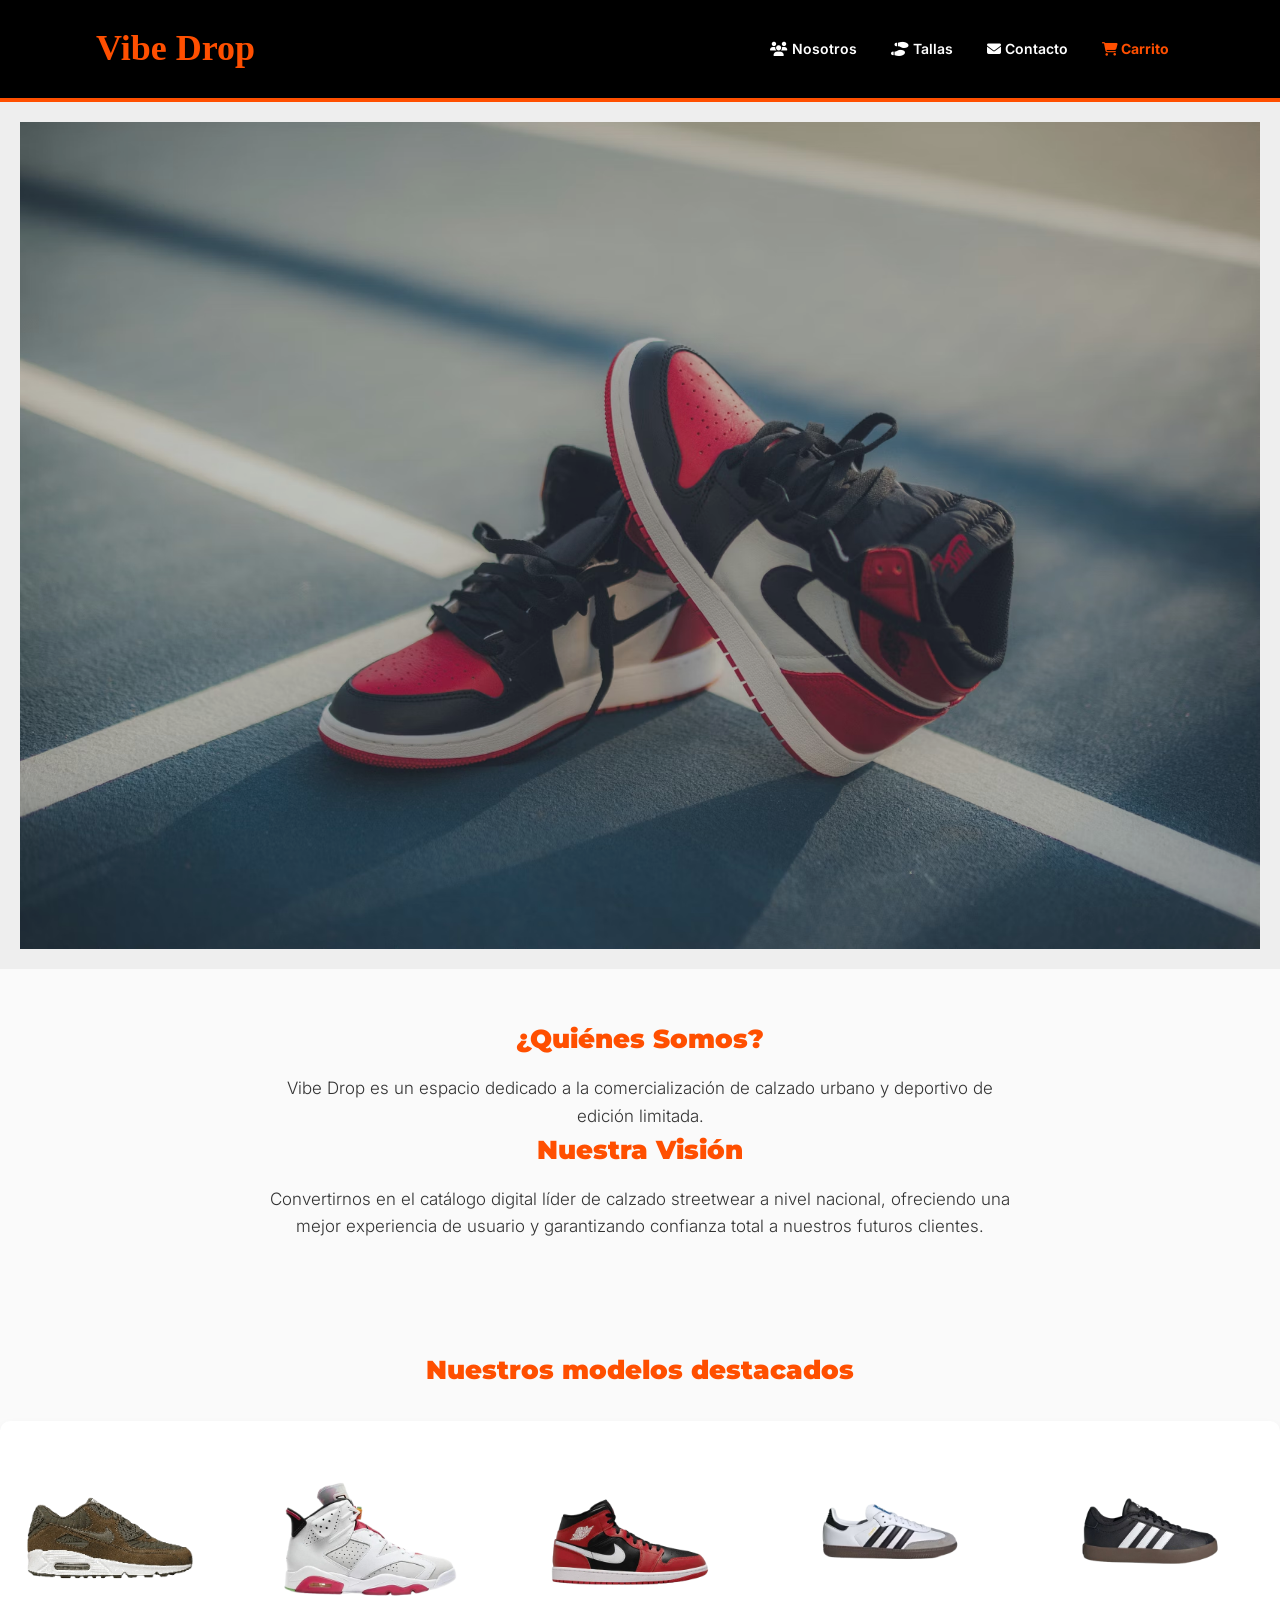
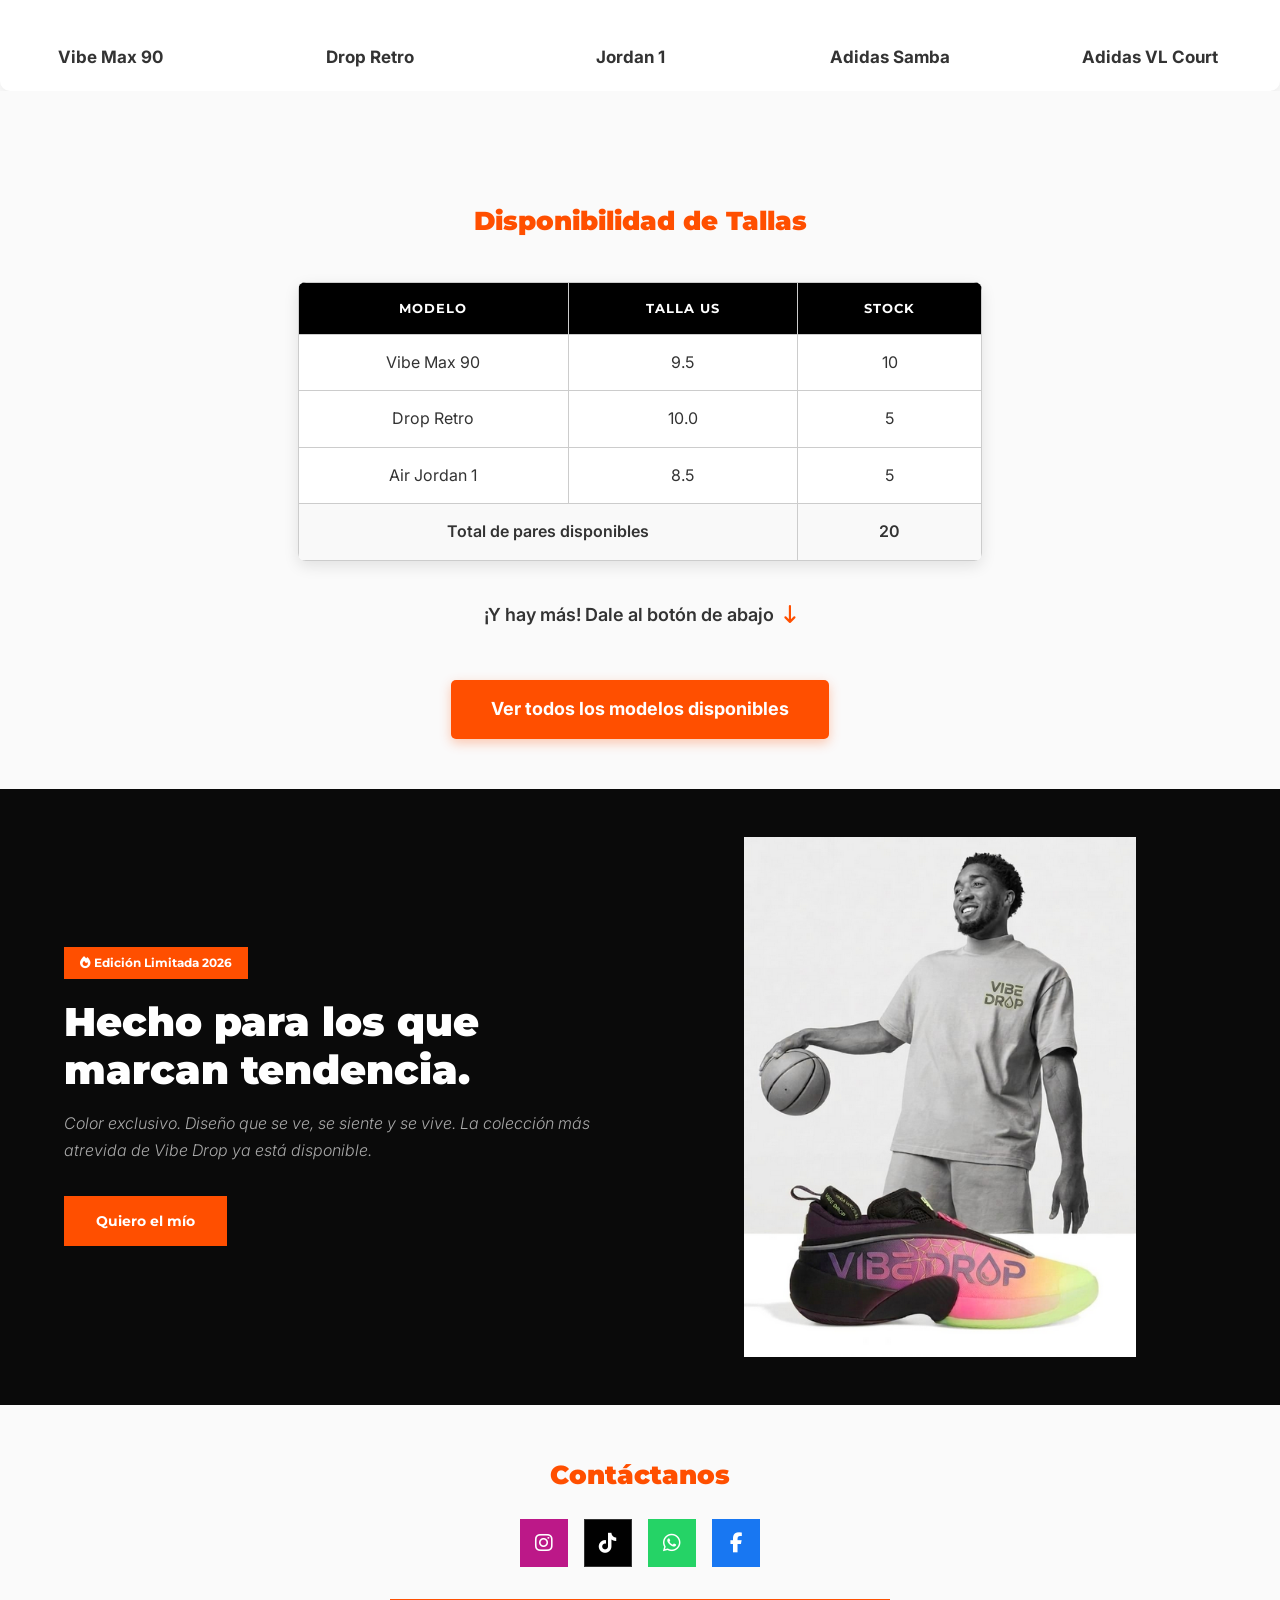
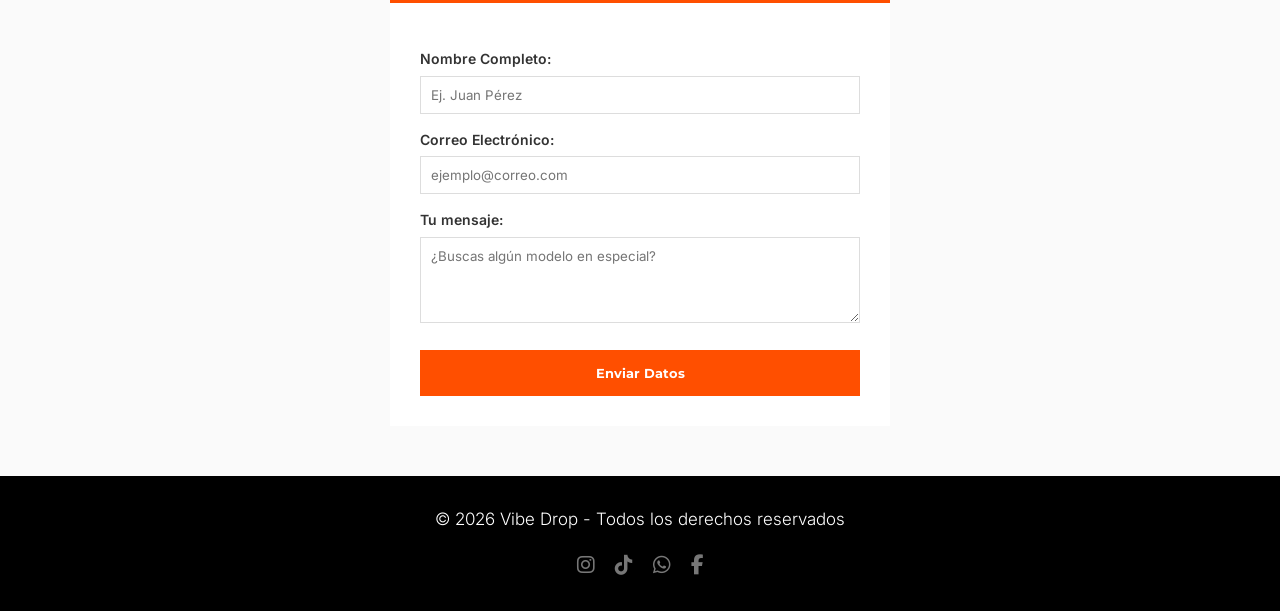
==== index.html @ 7769a503 "Add files via upload" ====
<!DOCTYPE html>
<html lang="es">
<head>
    <meta charset="UTF-8">
    <meta name="viewport" content="width=device-width, initial-scale=1.0">
    <title>Vibe Drop | Sneakers</title>

    <link rel="preconnect" href="https://fonts.googleapis.com">
    <link rel="preconnect" href="https://fonts.gstatic.com" crossorigin>
    <link href="https://fonts.googleapis.com/css2?family=Inter:wght@300;400;600&family=Montserrat:wght@700;900&family=Permanent+Marker&display=swap" rel="stylesheet">

    <link rel="stylesheet" href="https://cdnjs.cloudflare.com/ajax/libs/font-awesome/6.4.0/css/all.min.css">
    <link rel="stylesheet" href="diseño.css">
    <script src="script.js" defer></script>
</head>
<body>

    <header>
        <div class="header-container">
            <h1 class="logo">Vibe Drop</h1>
            <nav>
                <a href="#nosotros"><i class="fa-solid fa-users"></i> <span>Nosotros</span></a>
                <a href="#tallas"><i class="fa-solid fa-shoe-prints"></i> <span>Tallas</span></a>
                <a href="#contacto"><i class="fa-solid fa-envelope"></i> <span>Contacto</span></a>
                <a href="Tienda_Compra/tienda.html" style = "color: #ff4f00; font-weight: bold;"><i class="fa-solid fa-cart-shopping"></i> <span>Carrito</span></a>
            </nav>
        </div>
    </header>

    <main>
        <section class="imagen-principal ">
            <div>
                <img src="Img/img1.png" alt="Zapatillas exclusivas Vibe Drop">
            </div>
        </section>

        <section id="nosotros" class="seccion-contenido animar-scroll">
            <h2>¿Quiénes Somos?</h2>
            <p>Vibe Drop es un espacio dedicado a la comercialización de calzado urbano y deportivo de edición limitada.</p>

            <h2>Nuestra Visión</h2>
            <p>Convertirnos en el catálogo digital líder de calzado streetwear a nivel nacional, ofreciendo una mejor experiencia de usuario y garantizando confianza total a nuestros futuros clientes.</p>
        </section>


        
        <section class = "seccion-carrusel animar-scroll">
            <h2>Nuestros modelos destacados</h2>
            <div class = "carrusel-contenedor">
                <div class = "carrusel-track">
                    <div class = "carrusel-item"><img src="Img/Vibe Max 90.png" alt="Vibe Max 90"><p>Vibe Max 90</p></div>
                    <div class = "carrusel-item"><img src="Img/Drop Retro.png" alt="Drop Retro"><p>Drop Retro</p></div>
                    <div class = "carrusel-item"><img src="Img/Air Jordan 1.png" alt="Jordan 1"><p>Jordan 1</p></div>
                    <div class = "carrusel-item"><img src="Img/adidas-samba.png" alt="Adidas Samba"><p>Adidas Samba</p></div>
                    <div class = "carrusel-item"><img src="Img/adidas-vl-court.png" alt="Adidas VL Court"><p>Adidas VL Court</p></div>
                    <div class = "carrusel-item"><img src="Img/adidas-campus.png" alt="Adidas Campus"><p>Adidas Campus</p></div>
                    
                    <div class = "carrusel-item"><img src="Img/Vibe Max 90.png" alt="Vibe Max 90"><p>Vibe Max 90</p></div>
                    <div class = "carrusel-item"><img src="Img/Drop Retro.png" alt="Drop Retro"><p>Drop Retro</p></div>
                    <div class = "carrusel-item"><img src="Img/Air Jordan 1.png" alt="Jordan 1"><p>Jordan 1</p></div>
                    <div class = "carrusel-item"><img src="Img/adidas-samba.png" alt="Adidas Samba"><p>Adidas Samba</p></div>
                    <div class = "carrusel-item"><img src="Img/adidas-vl-court.png" alt="Adidas VL Court"><p>Adidas VL Court</p></div>
                    <div class = "carrusel-item"><img src="Img/adidas-campus.png" alt="Adidas Campus"><p>Adidas Campus</p></div>
                </div>
            </div>
            
        </section>

        <section id="tallas" class="seccion-contenido animar-scroll">
            <h2>Disponibilidad de Tallas</h2>
            <div class="contenedor-tabla animar-scroll">
                <table>
                    <thead>
                        <tr>
                            <th>Modelo</th>
                            <th>Talla US</th>
                            <th>Stock</th>
                        </tr>
                    </thead>
                    <tbody>
                        <tr>
                            <td>Vibe Max 90</td>
                            <td>9.5</td>
                            <td>10</td>
                        </tr>
                        <tr>
                            <td>Drop Retro</td>
                            <td>10.0</td>
                            <td>5</td>
                        </tr>
                        <tr>
                            <td>Air Jordan 1</td>
                            <td>8.5</td>
                            <td>5</td>
                        </tr>
                    </tbody>
                    <tfoot>
                        <tr>
                            <td colspan="2">Total de pares disponibles</td>
                            <td>20</td>
                        </tr>
                    </tfoot>
                </table>
            </div>
            <p class="texto-llamado">¡Y hay más! Dale al botón de abajo <i class="fa-solid fa-arrow-down-long"></i></p>
            <div class="bloque-boton-centrado">
                <a href="Tienda_Compra/tienda.html" class="btn-comprar-global">Ver todos los modelos disponibles</a>
            </div>
        </section>
        
        
        <section class="seccion-promo animar-scroll">
            <div class="promo-grid">
                <div class="promo-texto">
                    <span class="promo-badge">
                        <i class="fa-solid fa-fire"></i> Edición Limitada 2026
                    </span>
                    <h2>Hecho para los que<br>marcan tendencia.</h2>
                    <p>Color exclusivo. Diseño que se ve, se siente y se vive. La colección más atrevida de Vibe Drop ya está disponible.</p>
                    <a href="#contacto" class="btn-promo">Quiero el mío</a>
                </div>

                <div class="promo-imagen">
                    <img src="Img/vibe.png" alt="Campaña Vibe Drop 2026 edición limitada">
                </div>
            </div>
        </section>

        <section id="contacto" class="seccion-contenido animar-scroll">
            <h2>Contáctanos</h2>

            <div class="redes-sociales">
                <a href="#" class="red-social instagram" title="Síguenos en Instagram">
                    <i class="fab fa-instagram"></i>
                </a>
                <a href="#" class="red-social tiktok" title="Síguenos en TikTok">
                    <i class="fab fa-tiktok"></i>
                </a>
                <a href="#" class="red-social whatsapp" title="Escríbenos por WhatsApp">
                    <i class="fab fa-whatsapp"></i>
                </a>
                <a href="#" class="red-social facebook" title="Síguenos en Facebook">
                    <i class="fab fa-facebook-f"></i>
                </a>
            </div>

            <form action="#" method="post">
                <label for="nombre">Nombre Completo:</label>
                <input type="text" id="nombre" name="nombre" placeholder="Ej. Juan Pérez" required>

                <label for="correo">Correo Electrónico:</label>
                <input type="email" id="correo" name="correo" placeholder="ejemplo@correo.com" required>

                <label for="mensaje">Tu mensaje:</label>
                <textarea id="mensaje" name="mensaje" rows="4" placeholder="¿Buscas algún modelo en especial?"></textarea>

                <input type="submit" value="Enviar Datos">
            </form>
        </section>
    </main>

    <footer>
        <div class="footer-contenido">
            <p>&copy; 2026 Vibe Drop - Todos los derechos reservados</p>
            <div class="footer-redes">
                <a href="#" title="Instagram"><i class="fab fa-instagram"></i></a>
                <a href="#" title="TikTok"><i class="fab fa-tiktok"></i></a>
                <a href="#" title="WhatsApp"><i class="fab fa-whatsapp"></i></a>
                <a href="#" title="Facebook"><i class="fab fa-facebook-f"></i></a>
            </div>
        </div>
    </footer>
</body>
</html>
---- diseño.css ----
* {
    margin: 0;
    padding: 0;
    box-sizing: border-box;
}

body {
    background-color: #fafafa;
    color: #333;
    font-family: 'Inter', sans-serif;
    line-height: 1.6;
    font-size: 1rem;
}

header {
    background-color: #000;
    color: #fff;
    padding: 1.25rem 0;
    border-bottom: 4px solid #ff4f00;
}

.header-container {
    display: flex;
    flex-direction: row;
    justify-content: space-between;
    align-items: center;
    flex-wrap: wrap;
    gap: 1rem;
    width: 85%;
    max-width: 1200px;
    margin: 0 auto;
}

.logo {
    color: #ff4f00;
    font-size: 2.25rem;
    font-family: 'Permanent Marker', cursive;
    animation: aparecer 1s ease;
}

nav {
    display: flex;
    flex-direction: row;
    align-items: center;
    flex-wrap: wrap;
    justify-content: center;
    gap: 0.25rem;
}

nav a {
    color: #fff;
    text-decoration: none;
    margin: 0 0.9375rem;
    font-size: 0.875rem;
    font-weight: 600;
    animation: aparecer 1.5s ease;
    transition: color 0.3s ease;
}

nav a:hover {
    color: #ff4f00;
}

.imagen-principal div {
    padding: 1.25rem;
    background-color: #eee;
}

.imagen-principal img {
    width: 100%;
    display: block;
    opacity: 0.92;
    transition: transform 0.3s ease, opacity 0.3s ease;
}

.imagen-principal img:hover {
    transform: scale(1.02);
    opacity: 1;
}

.animar-scroll {
    opacity: 0;
    transform: translateY(-50px);
    transition: all 0.8s ease-out; /* Controla la velocidad de la transición */
}

.animar-scroll.mostrar {
    opacity: 1;
    transform: translateY(0);
}

.seccion-contenido {
    padding: 3.125rem 1.25rem;
    width: 85%;
    max-width: 800px;
    margin: 0 auto;
    text-align: center;
}

h2 {
    color: #ff4f00;
    margin-bottom: 0.9375rem;
    font-family: 'Montserrat', sans-serif;
    font-weight: 900;
    font-size: 1.6rem;
}

p {
    font-weight: 300;
    font-size: 1.0625rem;
}


th, td {
    padding: 15px 20px;
    border: 1px solid #ccc;
    text-align: center;
}

thead {
    background-color: #000;
    color: #fff;
    text-transform: uppercase; /*Letras en mayusculas*/
    font-weight: bold;
    letter-spacing: 1px; /*Espaciado entre letras*/
}

tbody tr:hover {
    background-color: rgba(255, 79, 0, 0.1); /*Color de fondo al pasar el mouse*/
    transition: background-color 0.3s ease; /*Transición suave*/
}

tfoot {
    background-color: #f9f9f9;
    font-weight: bold;
}

thead th {
    font-family: 'Montserrat', sans-serif;
    font-weight: 700;
    font-size: 0.8125rem;
}

tfoot td {
    font-weight: 600;
}

tr:hover {
    background-color: #f4e5df;
    transition: all 0.4s;
}



.contenedor-tabla {
    width: 90%;
    max-width: 800px;
    margin: 40px auto;
    overflow-x: auto;/*Responsive*/
    box-shadow: 0 5px 15px rgba(0,0,0,0.1); /*Sombra*/
    border-radius: 8px; /*Bordes redondeados*/
    background-color: #fff; /*Fondo blanco*/
}

table {
    width: 100%;
    border-collapse: collapse;
    min-width: 500px; /*Para que la tabla no se achique demasiado en pantallas pequeñas*/
}


.tarjeta-zapato:hover {
    transform: translateY(-4px);
}

.tarjeta-zapato h3 {
    font-family: 'Montserrat', sans-serif;
    font-weight: 700;
    margin-top: 0.75rem;
    font-size: 1rem;
}

.tarjeta-zapato:hover img {
    transform: scale(1.03);
    filter: grayscale(0%);
}

.seccion-carrusel {
    overflow: hidden;
    text-align: center;
    margin: 60px auto;
    overflow: hidden;
}

.seccion-carrusel h2 {
    text-align: center;
    width: 100%;
    margin-bottom: 30px;
    display: block;
}

.carrusel-contenedor {
    width: 100%;
    overflow: hidden;
    background: white; 
    padding: 20px 0;
    border-radius: 10px;
    box-shadow: 0 4px 10px rgba(0,0,0,0.05);
}

.carrusel-track { 
    display: flex; 
    width: max-content; 
    gap: 40px;
    animation: scrollInfinito 25s linear infinite; 
}

.carrusel-track:hover {
    animation-play-state: paused;
}

.carrusel-item {
    width: 220px;
    text-align: center;
}

.carrusel-item img { 
    width: 100%; 
    height: 180px;  /* Forzamos el mismo alto para todas */
    object-fit: contain; /* Las encaja sin deformarlas */
    border-radius: 10px; 
    transition: transform 0.3s ease; 
}

.carrusel-item:hover img {
    transform: scale(1.1);
}

.carrusel-item p {
    font-weight: bold;
    margin-top: 15px;
    color: #333;
}

.contenedor-boton {
    width: 100%;
    display: flex;
    justify-content: center;
    align-items: center;
    margin-top: 50px;
    margin-bottom: 150px;
    clear: both;
}

.btn-comprar-global {
    display: inline-block ;
    background-color: #ff4f00 ; /* Tu naranja característico */
    color: white ;
    padding: 15px 40px ;
    border-radius: 5px ;
    text-decoration: none ;
    font-weight: bold ;
    font-size: 18px ;
    box-shadow: 0 4px 12px rgba(255, 79, 0, 0.3) ;
    transition: 0.3s ease ;
}

.btn-comprar-global:hover {
    background-color: #000000 ;
    color: #ffffff ;
}

.bloque-boton-centrado {
    display: flex ;
    justify-content: center ; 
    align-items: center ;
    width: 100% ;
    margin-top: 50px ;
}

.texto-llamado {
    font-size: 18px ;
    font-weight: 600 ;
    color: #333 ;
    margin-bottom: 15px ;
}

.texto-llamado i {
    color: #ff4f00;
    margin-left: 5px;
    animation: reboteFlecha 1.5s infinite;
}

.seccion-promo {
    background-color: #0a0a0a;
    min-height: 60vh;
    display: flex;
    align-items: center;
    padding: 3rem 5%;
    overflow: hidden;
}

.promo-grid {
    display: grid;
    grid-template-columns: 1fr 1fr;
    grid-template-areas: "texto imagen";
    align-items: center;
    gap: 3rem;
    width: 100%;
    max-width: 1200px;
    margin: 0 auto;
}

.promo-texto {
    grid-area: texto;
    animation: deslizarIzquierda 0.9s ease forwards;
}

.promo-imagen {
    grid-area: imagen;
    animation: deslizarDerecha 0.9s ease forwards;
}

.promo-badge {
    display: inline-block;
    background-color: #ff4f00;
    color: #fff;
    font-size: 0.75rem;
    font-family: 'Montserrat', sans-serif;
    font-weight: 700;
    padding: 0.4rem 1rem;
    margin-bottom: 1.2rem;
}

.promo-texto h2 {
    color: #ffffff;
    font-size: 2.5rem;
    text-align: left;
    margin-bottom: 1rem;
    line-height: 1.2;
}

.promo-texto p {
    color: #aaaaaa;
    font-size: 1rem;
    line-height: 1.7;
    margin-bottom: 2rem;
    font-style: italic;
}

.btn-promo {
    display: inline-block;
    background-color: #ff4f00;
    color: #fff;
    text-decoration: none;
    font-family: 'Montserrat', sans-serif;
    font-weight: 700;
    font-size: 0.875rem;
    padding: 0.875rem 2rem;
    transition: background-color 0.3s ease, transform 0.2s ease;
    animation: pulsar 2s infinite 1.5s;
}

.btn-promo:hover {
    background-color: #cc3f00;
    transform: translateY(-3px);
    animation: none;
}

.promo-imagen img {
    width: 100%;
    height: auto;
    max-height: 520px;
    object-fit: contain;
    display: block;
    margin: 0 auto;
    filter: saturate(1.15);
    transition: transform 0.5s ease, filter 0.5s ease;
}

.promo-imagen img:hover {
    transform: scale(1.04);
    filter: saturate(1.4);
}

.redes-sociales {
    display: flex;
    justify-content: center;
    gap: 1rem;
    margin: 1.5rem 0 2rem;
    flex-wrap: wrap;
}

.red-social {
    display: flex;
    align-items: center;
    justify-content: center;
    width: 3rem;
    height: 3rem;
    font-size: 1.25rem;
    color: #fff;
    text-decoration: none;
    transition: transform 0.3s ease, opacity 0.3s ease;
    animation: aparecer 2s ease;
}

.red-social:hover {
    transform: scale(1.15) translateY(-4px);
    opacity: 0.85;
}

.instagram { background-color: #bc1888; }
.tiktok    { background-color: #010101; border: 1px solid #333; }
.whatsapp  { background-color: #25D366; }
.facebook  { background-color: #1877F2; }

form {
    background-color: #fff;
    padding: 1.875rem;
    text-align: left;
    border-top: 4px solid #ff4f00;
    max-width: 500px;
    margin: 0 auto;
}

label {
    display: block;
    margin-top: 0.9375rem;
    font-weight: 600;
    font-size: 0.875rem;
}

input, textarea {
    width: 100%;
    padding: 0.625rem;
    margin-top: 0.3125rem;
    border: 1px solid #ddd;
    font-family: 'Inter', sans-serif;
}

input[type="submit"] {
    background-color: #ff4f00;
    color: #fff;
    border: none;
    padding: 0.9375rem;
    margin-top: 1.25rem;
    cursor: pointer;
    font-family: 'Montserrat', sans-serif;
    font-weight: 700;
    width: 100%;
    transition: background-color 0.3s ease, transform 0.1s ease;
}

input[type="submit"]:hover {
    background-color: #cc3f00;
}

footer {
    background-color: #000;
    color: #fff;
    padding: 1.875rem;
    text-align: center;
}

.footer-contenido {
    display: flex;
    flex-direction: column;
    align-items: center;
    gap: 1rem;
}

.footer-redes {
    display: flex;
    gap: 1.25rem;
    justify-content: center;
}

.footer-redes a {
    color: #777;
    font-size: 1.25rem;
    text-decoration: none;
    transition: color 0.3s ease, transform 0.3s ease;
}

.footer-redes a:hover {
    color: #ff4f00;
    transform: translateY(-3px);
}

@keyframes aparecer {
    from {
        opacity: 0;
        transform: translateY(-20px);
    }
    to {
        opacity: 1;
        transform: translateY(0);
    }
}

@keyframes deslizarIzquierda {
    from {
        opacity: 0;
        transform: translateX(-50px);
    }
    to {
        opacity: 1;
        transform: translateX(0);
    }
}

@keyframes deslizarDerecha {
    from {
        opacity: 0;
        transform: translateX(50px);
    }
    to {
        opacity: 1;
        transform: translateX(0);
    }
}

@keyframes pulsar {
    50% {
        transform: scale(1.05);
    }
}

@keyframes scrollInfinito {
    0% {
        transform: translateX(0);
    }
    100% {
        transform: translateX(calc(-50% - 20px));
    } 
}

@media (max-width: 900px) {
    .promo-grid {
        grid-template-columns: 1fr;
        grid-template-areas:
            "imagen"
            "texto";
        gap: 2rem;
    }

    .promo-texto {
        text-align: center;
    }

    .promo-texto h2 {
        text-align: center;
        font-size: 2rem;
    }

    .promo-imagen img {
        max-height: 380px;
    }

    .seccion-promo {
        padding: 2.5rem 5%;
    }
}

@media (max-width: 768px) {

    .contenedor-tabla {
        width: 100%;
        overflow-x: auto;
        margin: 20px 0;
    }

    nav {
        display: flex;
        flex-direction: row;
        justify-content: center;
        gap: 10px;
    }

    nav a span {
        display: none;
    }

    nav a {
        font-size: 1.375rem;
        margin: 0 0.5rem;
    }

    table {
        width: 100%;
        min-width: 500px;
        border-collapse: collapse;
    }

    .seccion-promo {
        min-height: auto;
        padding: 2rem 5%;
    }

    .promo-texto h2 {
        font-size: 1.7rem;
    }
}

@media (max-width: 480px) {
    .logo {
        font-size: 1.75rem;
    }

    h2 {
        font-size: 1.2rem;
    }

    .redes-sociales {
        gap: 0.75rem;
    }

    .red-social {
        width: 2.5rem;
        height: 2.5rem;
        font-size: 1rem;
    }

    .promo-badge {
        font-size: 0.65rem;
    }

    .promo-texto h2 {
        font-size: 1.4rem;
    }
}
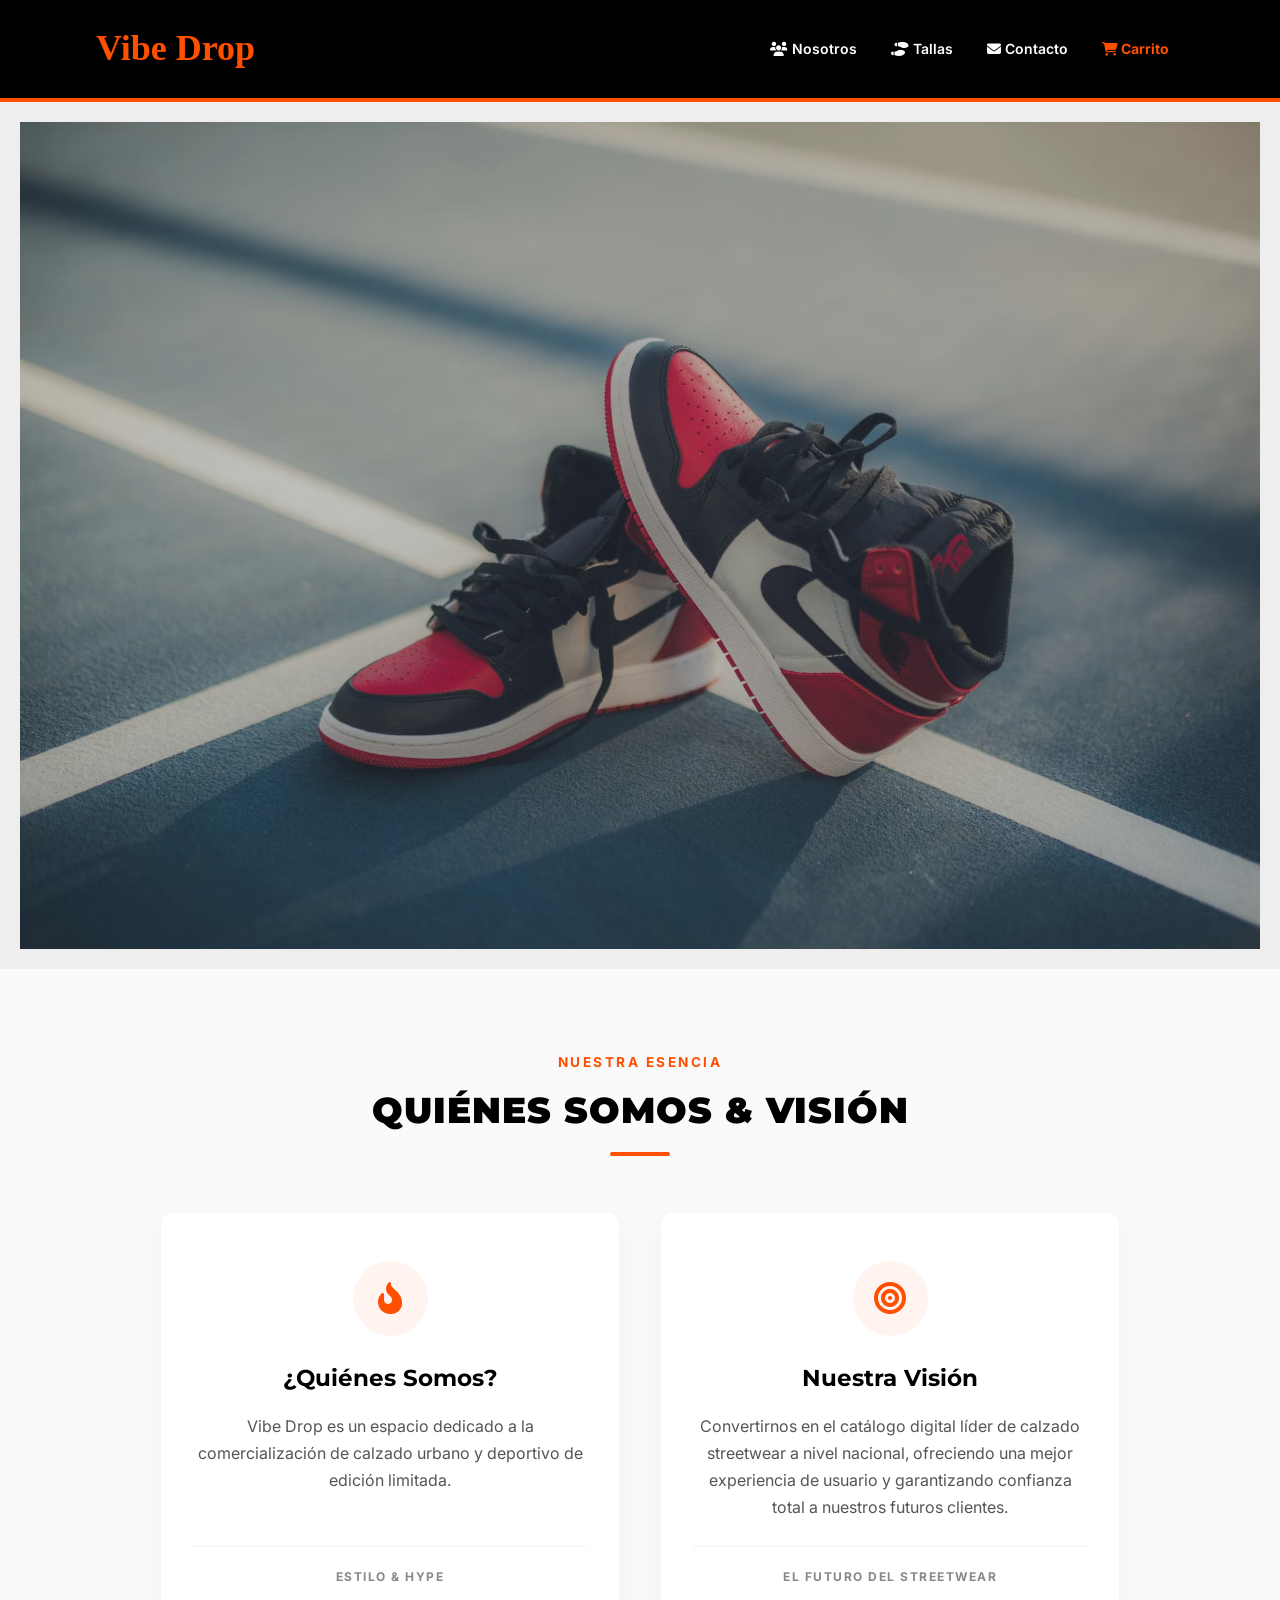
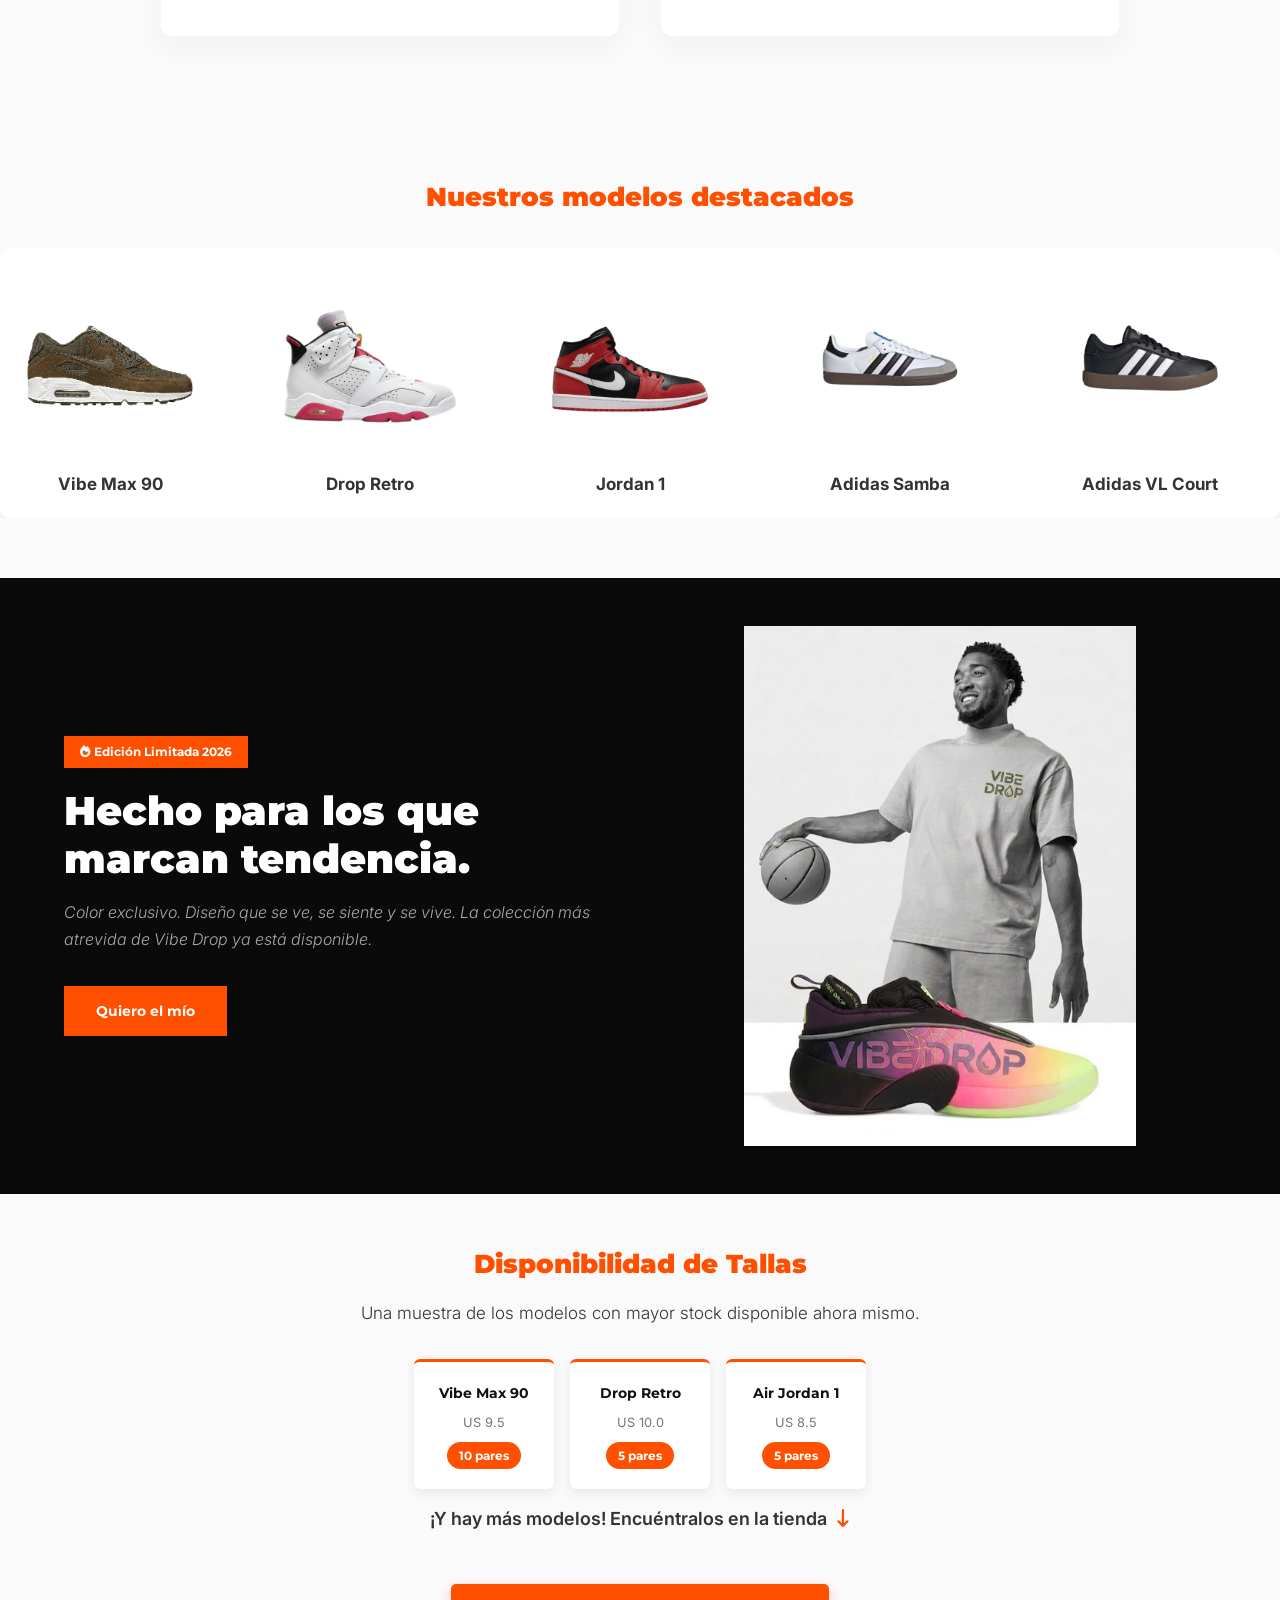
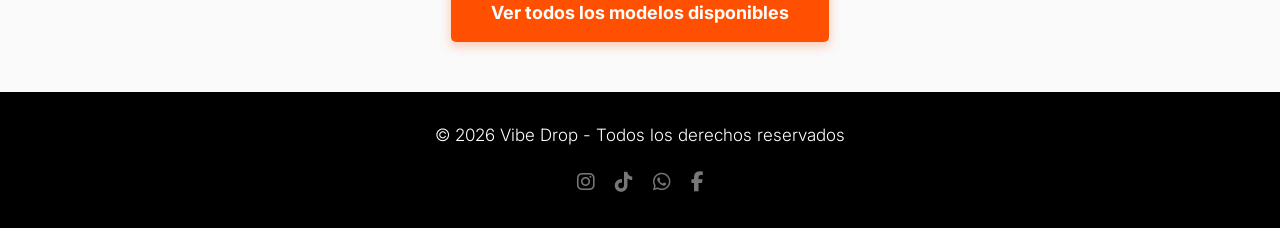
==== commit 9663886c: "Segundo avance Vibe Drop - Junio 2026 Actualización estructural del proyecto:  Implementación de C" ====
--- a/index.html
+++ b/index.html
@@ -1,174 +1,159 @@
-<!DOCTYPE html>
-<html lang="es">
-<head>
-    <meta charset="UTF-8">
-    <meta name="viewport" content="width=device-width, initial-scale=1.0">
-    <title>Vibe Drop | Sneakers</title>
-
-    <link rel="preconnect" href="https://fonts.googleapis.com">
-    <link rel="preconnect" href="https://fonts.gstatic.com" crossorigin>
-    <link href="https://fonts.googleapis.com/css2?family=Inter:wght@300;400;600&family=Montserrat:wght@700;900&family=Permanent+Marker&display=swap" rel="stylesheet">
-
-    <link rel="stylesheet" href="https://cdnjs.cloudflare.com/ajax/libs/font-awesome/6.4.0/css/all.min.css">
-    <link rel="stylesheet" href="diseño.css">
-    <script src="script.js" defer></script>
-</head>
-<body>
-
-    <header>
-        <div class="header-container">
-            <h1 class="logo">Vibe Drop</h1>
-            <nav>
-                <a href="#nosotros"><i class="fa-solid fa-users"></i> <span>Nosotros</span></a>
-                <a href="#tallas"><i class="fa-solid fa-shoe-prints"></i> <span>Tallas</span></a>
-                <a href="#contacto"><i class="fa-solid fa-envelope"></i> <span>Contacto</span></a>
-                <a href="Tienda_Compra/tienda.html" style = "color: #ff4f00; font-weight: bold;"><i class="fa-solid fa-cart-shopping"></i> <span>Carrito</span></a>
-            </nav>
-        </div>
-    </header>
-
-    <main>
-        <section class="imagen-principal ">
-            <div>
-                <img src="Img/img1.png" alt="Zapatillas exclusivas Vibe Drop">
-            </div>
-        </section>
-
-        <section id="nosotros" class="seccion-contenido animar-scroll">
-            <h2>¿Quiénes Somos?</h2>
-            <p>Vibe Drop es un espacio dedicado a la comercialización de calzado urbano y deportivo de edición limitada.</p>
-
-            <h2>Nuestra Visión</h2>
-            <p>Convertirnos en el catálogo digital líder de calzado streetwear a nivel nacional, ofreciendo una mejor experiencia de usuario y garantizando confianza total a nuestros futuros clientes.</p>
-        </section>
-
-
-        
-        <section class = "seccion-carrusel animar-scroll">
-            <h2>Nuestros modelos destacados</h2>
-            <div class = "carrusel-contenedor">
-                <div class = "carrusel-track">
-                    <div class = "carrusel-item"><img src="Img/Vibe Max 90.png" alt="Vibe Max 90"><p>Vibe Max 90</p></div>
-                    <div class = "carrusel-item"><img src="Img/Drop Retro.png" alt="Drop Retro"><p>Drop Retro</p></div>
-                    <div class = "carrusel-item"><img src="Img/Air Jordan 1.png" alt="Jordan 1"><p>Jordan 1</p></div>
-                    <div class = "carrusel-item"><img src="Img/adidas-samba.png" alt="Adidas Samba"><p>Adidas Samba</p></div>
-                    <div class = "carrusel-item"><img src="Img/adidas-vl-court.png" alt="Adidas VL Court"><p>Adidas VL Court</p></div>
-                    <div class = "carrusel-item"><img src="Img/adidas-campus.png" alt="Adidas Campus"><p>Adidas Campus</p></div>
-                    
-                    <div class = "carrusel-item"><img src="Img/Vibe Max 90.png" alt="Vibe Max 90"><p>Vibe Max 90</p></div>
-                    <div class = "carrusel-item"><img src="Img/Drop Retro.png" alt="Drop Retro"><p>Drop Retro</p></div>
-                    <div class = "carrusel-item"><img src="Img/Air Jordan 1.png" alt="Jordan 1"><p>Jordan 1</p></div>
-                    <div class = "carrusel-item"><img src="Img/adidas-samba.png" alt="Adidas Samba"><p>Adidas Samba</p></div>
-                    <div class = "carrusel-item"><img src="Img/adidas-vl-court.png" alt="Adidas VL Court"><p>Adidas VL Court</p></div>
-                    <div class = "carrusel-item"><img src="Img/adidas-campus.png" alt="Adidas Campus"><p>Adidas Campus</p></div>
-                </div>
-            </div>
-            
-        </section>
-
-        <section id="tallas" class="seccion-contenido animar-scroll">
-            <h2>Disponibilidad de Tallas</h2>
-            <div class="contenedor-tabla animar-scroll">
-                <table>
-                    <thead>
-                        <tr>
-                            <th>Modelo</th>
-                            <th>Talla US</th>
-                            <th>Stock</th>
-                        </tr>
-                    </thead>
-                    <tbody>
-                        <tr>
-                            <td>Vibe Max 90</td>
-                            <td>9.5</td>
-                            <td>10</td>
-                        </tr>
-                        <tr>
-                            <td>Drop Retro</td>
-                            <td>10.0</td>
-                            <td>5</td>
-                        </tr>
-                        <tr>
-                            <td>Air Jordan 1</td>
-                            <td>8.5</td>
-                            <td>5</td>
-                        </tr>
-                    </tbody>
-                    <tfoot>
-                        <tr>
-                            <td colspan="2">Total de pares disponibles</td>
-                            <td>20</td>
-                        </tr>
-                    </tfoot>
-                </table>
-            </div>
-            <p class="texto-llamado">¡Y hay más! Dale al botón de abajo <i class="fa-solid fa-arrow-down-long"></i></p>
-            <div class="bloque-boton-centrado">
-                <a href="Tienda_Compra/tienda.html" class="btn-comprar-global">Ver todos los modelos disponibles</a>
-            </div>
-        </section>
-        
-        
-        <section class="seccion-promo animar-scroll">
-            <div class="promo-grid">
-                <div class="promo-texto">
-                    <span class="promo-badge">
-                        <i class="fa-solid fa-fire"></i> Edición Limitada 2026
-                    </span>
-                    <h2>Hecho para los que<br>marcan tendencia.</h2>
-                    <p>Color exclusivo. Diseño que se ve, se siente y se vive. La colección más atrevida de Vibe Drop ya está disponible.</p>
-                    <a href="#contacto" class="btn-promo">Quiero el mío</a>
-                </div>
-
-                <div class="promo-imagen">
-                    <img src="Img/vibe.png" alt="Campaña Vibe Drop 2026 edición limitada">
-                </div>
-            </div>
-        </section>
-
-        <section id="contacto" class="seccion-contenido animar-scroll">
-            <h2>Contáctanos</h2>
-
-            <div class="redes-sociales">
-                <a href="#" class="red-social instagram" title="Síguenos en Instagram">
-                    <i class="fab fa-instagram"></i>
-                </a>
-                <a href="#" class="red-social tiktok" title="Síguenos en TikTok">
-                    <i class="fab fa-tiktok"></i>
-                </a>
-                <a href="#" class="red-social whatsapp" title="Escríbenos por WhatsApp">
-                    <i class="fab fa-whatsapp"></i>
-                </a>
-                <a href="#" class="red-social facebook" title="Síguenos en Facebook">
-                    <i class="fab fa-facebook-f"></i>
-                </a>
-            </div>
-
-            <form action="#" method="post">
-                <label for="nombre">Nombre Completo:</label>
-                <input type="text" id="nombre" name="nombre" placeholder="Ej. Juan Pérez" required>
-
-                <label for="correo">Correo Electrónico:</label>
-                <input type="email" id="correo" name="correo" placeholder="ejemplo@correo.com" required>
-
-                <label for="mensaje">Tu mensaje:</label>
-                <textarea id="mensaje" name="mensaje" rows="4" placeholder="¿Buscas algún modelo en especial?"></textarea>
-
-                <input type="submit" value="Enviar Datos">
-            </form>
-        </section>
-    </main>
-
-    <footer>
-        <div class="footer-contenido">
-            <p>&copy; 2026 Vibe Drop - Todos los derechos reservados</p>
-            <div class="footer-redes">
-                <a href="#" title="Instagram"><i class="fab fa-instagram"></i></a>
-                <a href="#" title="TikTok"><i class="fab fa-tiktok"></i></a>
-                <a href="#" title="WhatsApp"><i class="fab fa-whatsapp"></i></a>
-                <a href="#" title="Facebook"><i class="fab fa-facebook-f"></i></a>
-            </div>
-        </div>
-    </footer>
-</body>
-</html>+<!DOCTYPE html>
+<html lang="es">
+<head>
+    <meta charset="UTF-8">
+    <meta name="viewport" content="width=device-width, initial-scale=1.0">
+    <title>Vibe Drop | Sneakers</title>
+
+    <link rel="preconnect" href="https://fonts.googleapis.com">
+    <link rel="preconnect" href="https://fonts.gstatic.com" crossorigin>
+    <link href="https://fonts.googleapis.com/css2?family=Inter:wght@300;400;600&family=Montserrat:wght@700;900&family=Permanent+Marker&display=swap" rel="stylesheet">
+
+    <link rel="stylesheet" href="https://cdnjs.cloudflare.com/ajax/libs/font-awesome/6.4.0/css/all.min.css">
+    <link rel="stylesheet" href="diseño.css">
+    <script src="script.js" defer></script>
+</head>
+<body>
+
+    <header>
+        <div class="header-container">
+            <h1 class="logo">Vibe Drop</h1>
+
+            <!-- Botón hamburguesa: solo visible en móvil -->
+            <button class="menu-toggle" id="menu-toggle" aria-label="Abrir menú">
+                <i class="fa-solid fa-bars"></i>
+            </button>
+
+            <nav id="nav-menu">
+                <a href="#nosotros"><i class="fa-solid fa-users"></i> <span>Nosotros</span></a>
+                <a href="#tallas"><i class="fa-solid fa-shoe-prints"></i> <span>Tallas</span></a>
+                <a href="contacto.html"><i class="fa-solid fa-envelope"></i> <span>Contacto</span></a>
+                <a href="Tienda_Compra/tienda.html" style="color: #ff4f00; font-weight: bold;"><i class="fa-solid fa-cart-shopping"></i> <span>Carrito</span></a>
+            </nav>
+        </div>
+    </header>
+
+    <main>
+        <section class="imagen-principal">
+            <div>
+                <img src="Img/img1.png" alt="Zapatillas exclusivas Vibe Drop">
+            </div>
+        </section>
+
+        <section id="nosotros" class="seccion-nosotros-vibe animar-scroll">
+            <div class="nosotros-cabecera">
+                <span class="nosotros-tagline">Nuestra Esencia</span>
+                <h2 class="nosotros-titulo-principal">Quiénes Somos & Visión</h2>
+                <div class="nosotros-linea-decorativa"></div>
+            </div>
+
+            <div class="nosotros-grid">
+                <div class="nosotros-card">
+                    <div class="nosotros-icono-contenedor">
+                        <i class="fa-solid fa-fire-flame-curved"></i>
+                    </div>
+                    <h3>¿Quiénes Somos?</h3>
+                    <p>Vibe Drop es un espacio dedicado a la comercialización de calzado urbano y deportivo de edición limitada.</p>
+                    <div class="nosotros-card-footer">
+                        <span>Estilo & Hype</span>
+                    </div>
+                </div>
+
+                <div class="nosotros-card">
+                    <div class="nosotros-icono-contenedor">
+                        <i class="fa-solid fa-bullseye"></i>
+                    </div>
+                    <h3>Nuestra Visión</h3>
+                    <p>Convertirnos en el catálogo digital líder de calzado streetwear a nivel nacional, ofreciendo una mejor experiencia de usuario y garantizando confianza total a nuestros futuros clientes.</p>
+                    <div class="nosotros-card-footer">
+                        <span>El Futuro del Streetwear</span>
+                    </div>
+                </div>
+            </div>
+        </section>
+
+        <section class="seccion-carrusel animar-scroll">
+            <h2>Nuestros modelos destacados</h2>
+            <div class="carrusel-contenedor">
+                <div class="carrusel-track">
+                    <div class="carrusel-item"><img src="Img/Vibe Max 90.png" alt="Vibe Max 90"><p>Vibe Max 90</p></div>
+                    <div class="carrusel-item"><img src="Img/Drop Retro.png" alt="Drop Retro"><p>Drop Retro</p></div>
+                    <div class="carrusel-item"><img src="Img/Air Jordan 1.png" alt="Jordan 1"><p>Jordan 1</p></div>
+                    <div class="carrusel-item"><img src="Img/adidas-samba.png" alt="Adidas Samba"><p>Adidas Samba</p></div>
+                    <div class="carrusel-item"><img src="Img/adidas-vl-court.png" alt="Adidas VL Court"><p>Adidas VL Court</p></div>
+                    <div class="carrusel-item"><img src="Img/adidas-campus.png" alt="Adidas Campus"><p>Adidas Campus</p></div>
+
+                    <div class="carrusel-item"><img src="Img/Vibe Max 90.png" alt="Vibe Max 90"><p>Vibe Max 90</p></div>
+                    <div class="carrusel-item"><img src="Img/Drop Retro.png" alt="Drop Retro"><p>Drop Retro</p></div>
+                    <div class="carrusel-item"><img src="Img/Air Jordan 1.png" alt="Jordan 1"><p>Jordan 1</p></div>
+                    <div class="carrusel-item"><img src="Img/adidas-samba.png" alt="Adidas Samba"><p>Adidas Samba</p></div>
+                    <div class="carrusel-item"><img src="Img/adidas-vl-court.png" alt="Adidas VL Court"><p>Adidas VL Court</p></div>
+                    <div class="carrusel-item"><img src="Img/adidas-campus.png" alt="Adidas Campus"><p>Adidas Campus</p></div>
+                </div>
+            </div>
+        </section>
+
+        <section class="seccion-promo">
+            <div class="promo-grid">
+                <div class="promo-texto">
+                    <span class="promo-badge">
+                        <i class="fa-solid fa-fire"></i> Edición Limitada 2026
+                    </span>
+                    <h2>Hecho para los que<br>marcan tendencia.</h2>
+                    <p>Color exclusivo. Diseño que se ve, se siente y se vive. La colección más atrevida de Vibe Drop ya está disponible.</p>
+                    <a href="Tienda_Compra/tienda.html" class="btn-promo">Quiero el mío</a>
+                </div>
+
+                <div class="promo-imagen">
+                    <img src="Img/vibe.png" alt="Campaña Vibe Drop 2026 edición limitada">
+                </div>
+            </div>
+        </section>
+
+        <section id="tallas" class="seccion-contenido animar-scroll">
+            <h2>Disponibilidad de Tallas</h2>
+            <p>Una muestra de los modelos con mayor stock disponible ahora mismo.</p>
+
+            <div class="cards-disponibilidad">
+                <div class="card-stock">
+                    <span class="modelo-nombre">Vibe Max 90</span>
+                    <span class="modelo-talla">US 9.5</span>
+                    <span class="modelo-stock">10 pares</span>
+                </div>
+                <div class="card-stock">
+                    <span class="modelo-nombre">Drop Retro</span>
+                    <span class="modelo-talla">US 10.0</span>
+                    <span class="modelo-stock">5 pares</span>
+                </div>
+                <div class="card-stock">
+                    <span class="modelo-nombre">Air Jordan 1</span>
+                    <span class="modelo-talla">US 8.5</span>
+                    <span class="modelo-stock">5 pares</span>
+                </div>
+            </div>
+
+            <p class="texto-llamado">¡Y hay más modelos! Encuéntralos en la tienda <i class="fa-solid fa-arrow-down-long"></i></p>
+            <div class="bloque-boton-centrado">
+                <a href="Tienda_Compra/tienda.html" class="btn-comprar-global">Ver todos los modelos disponibles</a>
+            </div>
+        </section>
+    </main>
+
+    <!-- Botón volver arriba -->
+    <button id="btn-top" title="Volver arriba">
+        <i class="fa-solid fa-arrow-up"></i>
+    </button>
+
+    <footer>
+        <div class="footer-contenido">
+            <p>&copy; 2026 Vibe Drop - Todos los derechos reservados</p>
+            <div class="footer-redes">
+                <a href="#" title="Instagram"><i class="fab fa-instagram"></i></a>
+                <a href="#" title="TikTok"><i class="fab fa-tiktok"></i></a>
+                <a href="https://wa.me/51964038366" target="_blank" title="WhatsApp"><i class="fab fa-whatsapp"></i></a>
+                <a href="#" title="Facebook"><i class="fab fa-facebook-f"></i></a>
+            </div>
+        </div>
+    </footer>
+</body>
+</html>
--- a/diseño.css
+++ b/diseño.css
@@ -313,12 +313,22 @@
 
 .promo-texto {
     grid-area: texto;
-    animation: deslizarIzquierda 0.9s ease forwards;
+    opacity: 0;
+    transform: translateX(-50px);
+    transition: opacity 0.9s ease, transform 0.9s ease;
 }
 
 .promo-imagen {
     grid-area: imagen;
-    animation: deslizarDerecha 0.9s ease forwards;
+    opacity: 0;
+    transform: translateX(50px);
+    transition: opacity 0.9s ease, transform 0.9s ease;
+}
+
+.seccion-promo.visible .promo-texto,
+.seccion-promo.visible .promo-imagen {
+    opacity: 1;
+    transform: translateX(0);
 }
 
 .promo-badge {
@@ -628,4 +638,372 @@
     .promo-texto h2 {
         font-size: 1.4rem;
     }
-}+}
+/* ── Cards de disponibilidad de tallas ── */
+.cards-disponibilidad {
+    display: flex;
+    gap: 1rem;
+    justify-content: center;
+    flex-wrap: wrap;
+    margin: 2rem 0 1rem;
+}
+
+.card-stock {
+    background: #fff;
+    border-top: 3px solid #ff4f00;
+    padding: 1.25rem 1.5rem;
+    border-radius: 6px;
+    box-shadow: 0 4px 12px rgba(0, 0, 0, 0.08);
+    display: flex;
+    flex-direction: column;
+    align-items: center;
+    gap: 0.5rem;
+    min-width: 140px;
+    transition: transform 0.3s ease, box-shadow 0.3s ease;
+}
+
+.card-stock:hover {
+    transform: translateY(-4px);
+    box-shadow: 0 8px 20px rgba(255, 79, 0, 0.15);
+}
+
+.modelo-nombre {
+    font-family: 'Montserrat', sans-serif;
+    font-weight: 700;
+    font-size: 0.9rem;
+    color: #111;
+}
+
+.modelo-talla {
+    font-size: 0.8rem;
+    color: #777;
+}
+
+.modelo-stock {
+    background-color: #ff4f00;
+    color: #fff;
+    font-size: 0.75rem;
+    font-weight: 700;
+    padding: 0.25rem 0.75rem;
+    border-radius: 20px;
+    font-family: 'Montserrat', sans-serif;
+}
+
+/* ── Página de Contacto independiente ── */
+.pagina-contacto {
+    width: 85%;
+    max-width: 560px;
+    margin: 3rem auto 4rem;
+    text-align: center;
+}
+
+.titulo-pagina {
+    color: #ff4f00;
+    font-family: 'Montserrat', sans-serif;
+    font-weight: 900;
+    font-size: 1.8rem;
+    margin-bottom: 0.5rem;
+}
+
+.link-volver {
+    display: inline-block;
+    color: #555;
+    font-size: 0.875rem;
+    text-decoration: none;
+    margin-bottom: 1.5rem;
+    transition: color 0.3s ease;
+}
+
+.link-volver:hover {
+    color: #ff4f00;
+}
+
+/* ════════════════════════════════════════════════════════
+   NUEVAS FUNCIONALIDADES JS/RESPONSIVE
+   ════════════════════════════════════════════════════════ */
+
+/* ── Botón hamburguesa: oculto en escritorio ── */
+.menu-toggle {
+    display: none;
+    background: none;
+    border: none;
+    color: #fff;
+    font-size: 1.6rem;
+    cursor: pointer;
+    padding: 0.4rem 0.6rem;
+    transition: color 0.3s ease;
+    line-height: 1;
+}
+
+.menu-toggle:hover {
+    color: #ff4f00;
+}
+
+/* ── Header con sombra al hacer scroll (JS añade esta clase) ── */
+.header-scrolled {
+    box-shadow: 0 4px 18px rgba(255, 79, 0, 0.25);
+    transition: box-shadow 0.3s ease;
+}
+
+/* ── Botón volver arriba ── */
+#btn-top {
+    position: fixed;
+    bottom: 2rem;
+    right: 2rem;
+    background-color: #ff4f00;
+    color: #fff;
+    border: none;
+    width: 2.75rem;
+    height: 2.75rem;
+    border-radius: 50%;
+    font-size: 1rem;
+    cursor: pointer;
+    opacity: 0;
+    pointer-events: none;
+    transition: opacity 0.4s ease, transform 0.3s ease;
+    z-index: 999;
+    box-shadow: 0 4px 12px rgba(255, 79, 0, 0.35);
+}
+
+#btn-top.visible {
+    opacity: 1;
+    pointer-events: auto;
+}
+
+#btn-top:hover {
+    transform: translateY(-4px);
+    background-color: #cc3f00;
+}
+
+/* ── Mensaje de éxito del formulario ── */
+.msg-exito {
+    display: none;
+    background-color: #e6f9f0;
+    border-left: 4px solid #25c76a;
+    color: #1a7a44;
+    padding: 1rem 1.25rem;
+    border-radius: 4px;
+    margin-top: 1rem;
+    font-size: 0.9rem;
+    text-align: left;
+    max-width: 500px;
+    margin: 1rem auto 0;
+}
+
+.msg-exito.mostrar {
+    display: block;
+    animation: aparecer 0.4s ease;
+}
+
+.msg-exito i {
+    color: #25c76a;
+    margin-right: 0.5rem;
+}
+
+/* ── Ícono de email en redes sociales ── */
+.email-social {
+    background-color: #ff4f00;
+}
+
+/* ── Sección Nosotros Mejorada ── */
+.seccion-nosotros-vibe {
+    padding: 5rem 1.25rem;
+    width: 90%;
+    max-width: 1000px; /* Un poco más ancho para albergar las dos tarjetas lado a lado */
+    margin: 0 auto;
+    text-align: center;
+}
+
+.nosotros-cabecera {
+    margin-bottom: 3.5rem;
+    position: relative;
+}
+
+.nosotros-tagline {
+    display: inline-block;
+    color: #ff4f00;
+    font-size: 0.85rem;
+    font-weight: 700;
+    letter-spacing: 2.5px;
+    margin-bottom: 0.5rem;
+    text-transform: uppercase;
+}
+
+.nosotros-titulo-principal {
+    color: #000;
+    font-family: 'Montserrat', sans-serif;
+    font-weight: 900;
+    font-size: 2.25rem;
+    margin-bottom: 0.75rem;
+    text-transform: uppercase;
+    letter-spacing: 1px;
+}
+
+.nosotros-linea-decorativa {
+    width: 60px;
+    height: 4px;
+    background-color: #ff4f00;
+    margin: 0 auto;
+    border-radius: 2px;
+}
+
+.nosotros-grid {
+    display: grid;
+    grid-template-columns: repeat(auto-fit, minmax(280px, 1fr));
+    gap: 2.5rem;
+    align-items: stretch;
+}
+
+.nosotros-card {
+    background-color: #fff;
+    border-radius: 12px;
+    padding: 3rem 2rem;
+    box-shadow: 0 10px 30px rgba(0, 0, 0, 0.04);
+    border: 1px solid rgba(0, 0, 0, 0.03);
+    position: relative;
+    overflow: hidden;
+    transition: transform 0.4s cubic-bezier(0.165, 0.84, 0.44, 1), box-shadow 0.4s cubic-bezier(0.165, 0.84, 0.44, 1), border-color 0.4s ease;
+    display: flex;
+    flex-direction: column;
+    justify-content: space-between;
+}
+
+.nosotros-card:hover {
+    transform: translateY(-8px);
+    box-shadow: 0 15px 40px rgba(255, 79, 0, 0.12);
+    border-color: rgba(255, 79, 0, 0.15);
+}
+
+.nosotros-icono-contenedor {
+    width: 75px;
+    height: 75px;
+    background: rgba(255, 79, 0, 0.06);
+    border-radius: 50%;
+    display: flex;
+    align-items: center;
+    justify-content: center;
+    margin: 0 auto 1.5rem;
+    transition: background-color 0.3s ease, transform 0.3s ease;
+}
+
+.nosotros-icono-contenedor i {
+    color: #ff4f00;
+    font-size: 2rem;
+    transition: transform 0.3s ease, color 0.3s ease;
+}
+
+.nosotros-card:hover .nosotros-icono-contenedor {
+    background-color: #ff4f00;
+}
+
+.nosotros-card:hover .nosotros-icono-contenedor i {
+    color: #fff;
+    transform: scale(1.1) rotate(5deg);
+}
+
+.nosotros-card h3 {
+    color: #000;
+    font-family: 'Montserrat', sans-serif;
+    font-weight: 700;
+    font-size: 1.45rem;
+    margin-bottom: 1rem;
+}
+
+.nosotros-card p {
+    color: #555;
+    font-weight: 400;
+    font-size: 1rem;
+    line-height: 1.7;
+    margin-bottom: 1.5rem;
+    flex-grow: 1;
+}
+
+.nosotros-card-footer {
+    border-top: 1px solid rgba(0, 0, 0, 0.05);
+    padding-top: 1rem;
+    margin-top: auto;
+}
+
+.nosotros-card-footer span {
+    font-size: 0.75rem;
+    font-weight: 700;
+    text-transform: uppercase;
+    letter-spacing: 1.5px;
+    color: #888;
+    transition: color 0.3s ease;
+}
+
+.nosotros-card:hover .nosotros-card-footer span {
+    color: #ff4f00;
+}
+
+/* Decoración lineal en el borde superior de cada tarjeta */
+.nosotros-card::before {
+    content: '';
+    position: absolute;
+    top: 0;
+    left: 0;
+    right: 0;
+    height: 4px;
+    background-color: transparent;
+    transition: background-color 0.3s ease;
+}
+
+.nosotros-card:hover::before {
+    background-color: #ff4f00;
+}
+
+/* ════════════════════════════════════════════════════════
+   RESPONSIVE: MENÚ HAMBURGUESA (sobreescribe reglas anteriores)
+   ════════════════════════════════════════════════════════ */
+@media (max-width: 768px) {
+
+    /* Mostrar el botón hamburguesa */
+    .menu-toggle {
+        display: block;
+    }
+
+    /* Ocultar el nav por defecto en móvil */
+    #nav-menu {
+        display: none;
+        flex-direction: column;
+        width: 100%;
+        background-color: #111;
+        border-top: 1px solid #333;
+        padding: 0.5rem 0;
+        order: 3; /* Lo pone debajo del logo y el botón */
+    }
+
+    /* Mostrar el nav cuando tiene la clase .activo (JS) */
+    #nav-menu.activo {
+        display: flex;
+    }
+
+    /* El header-container permite que el nav se expanda debajo */
+    .header-container {
+        flex-wrap: wrap;
+        align-items: center;
+    }
+
+    /* Cada enlace del menú desplegado */
+    #nav-menu a {
+        margin: 0;
+        padding: 0.875rem 1.5rem;
+        font-size: 0.9rem;
+        width: 100%;
+        border-bottom: 1px solid #222;
+        display: flex;
+        align-items: center;
+        gap: 0.75rem;
+    }
+
+    /* Mostrar el texto de los enlaces en el menú desplegado */
+    #nav-menu a span {
+        display: inline;
+        font-size: 0.9rem;
+    }
+
+    #nav-menu a:hover {
+        background-color: #1a1a1a;
+    }
+}
